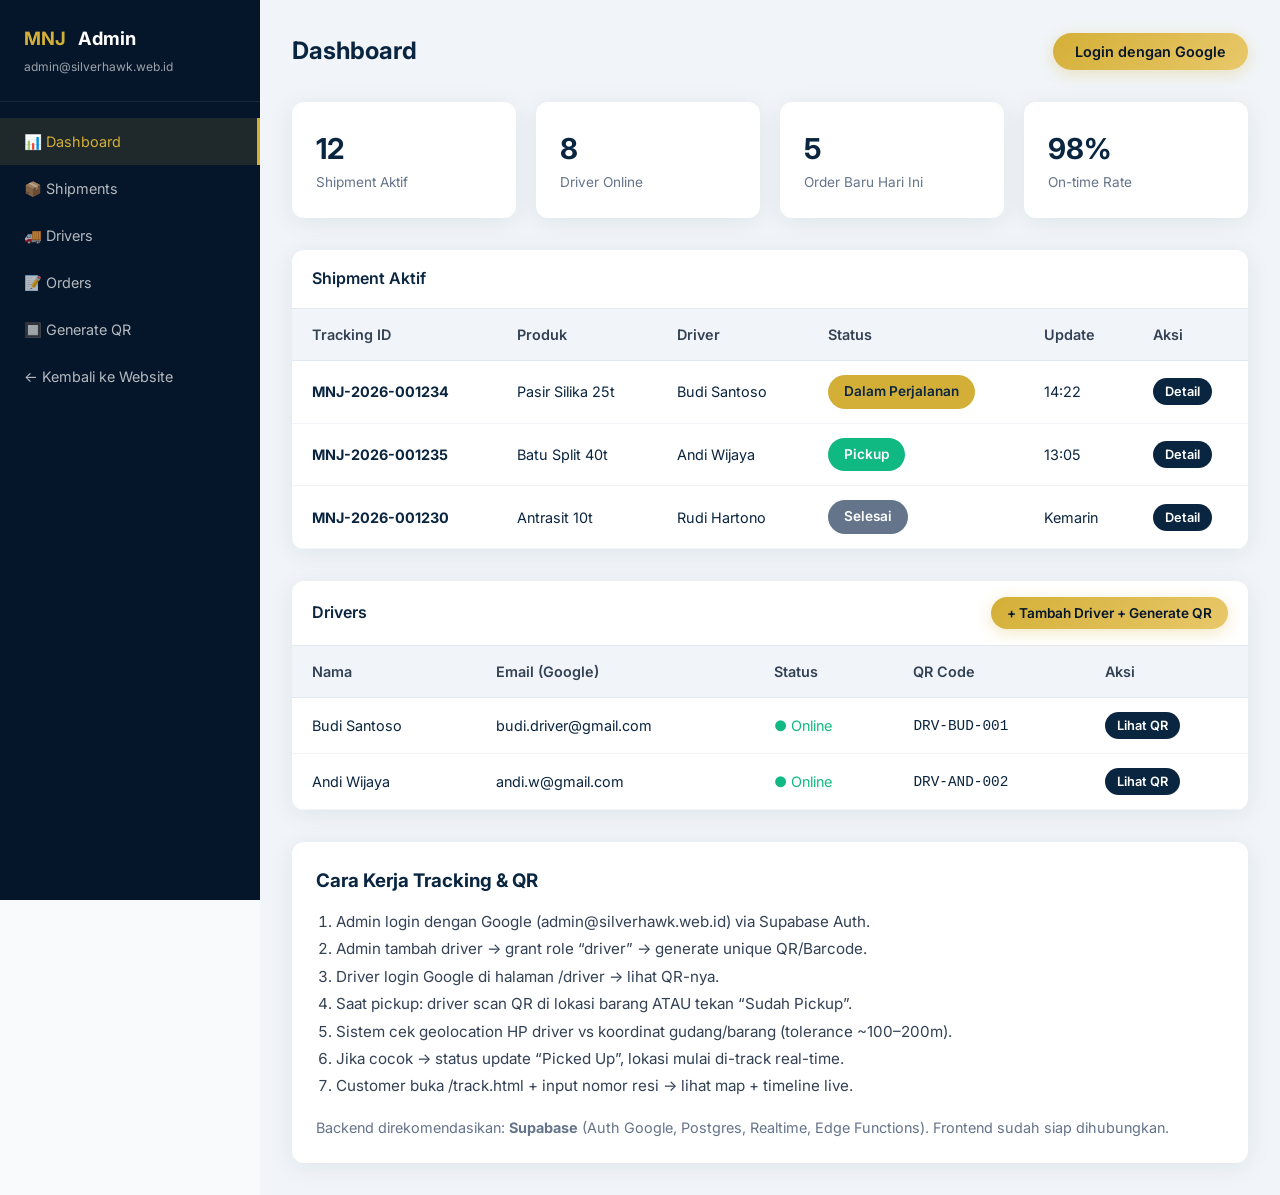
==== admin/index.html @ 9b482e5a "Add files via upload" ====
<!DOCTYPE html>
<html lang="id">
<head>
  <meta charset="UTF-8" />
  <meta name="viewport" content="width=device-width, initial-scale=1.0" />
  <title>Admin Panel | MNJ Logistics</title>
  <link rel="icon" type="image/svg+xml" href="../img/favicon.svg" />
  <link href="https://fonts.googleapis.com/css2?family=Inter:wght@400;500;600;700&display=swap" rel="stylesheet" />
  <link rel="stylesheet" href="../css/style.css" />
</head>
<body>
  <div class="panel-layout">
    <aside class="sidebar">
      <div class="sidebar-logo">
        <div class="logo"><span>MNJ</span> Admin</div>
        <div style="font-size:0.75rem;opacity:0.6;margin-top:4px">admin@silverhawk.web.id</div>
      </div>
      <nav class="sidebar-nav">
        <a href="#" class="active">📊 Dashboard</a>
        <a href="#shipments">📦 Shipments</a>
        <a href="#drivers">🚚 Drivers</a>
        <a href="#orders">📝 Orders</a>
        <a href="#qr">🔲 Generate QR</a>
        <a href="../index.html">← Kembali ke Website</a>
      </nav>
    </aside>
    <main class="panel-main">
      <div class="panel-header">
        <h1 style="font-size:1.5rem;font-weight:700">Dashboard</h1>
        <div>
          <button class="btn btn-primary" onclick="alert('Login Google OAuth via Supabase akan diaktifkan setelah setup project. Admin: admin@silverhawk.web.id')">Login dengan Google</button>
        </div>
      </div>

      <div class="stat-cards">
        <div class="stat-card"><h3>12</h3><p>Shipment Aktif</p></div>
        <div class="stat-card"><h3>8</h3><p>Driver Online</p></div>
        <div class="stat-card"><h3>5</h3><p>Order Baru Hari Ini</p></div>
        <div class="stat-card"><h3>98%</h3><p>On-time Rate</p></div>
      </div>

      <div class="table-wrap" id="shipments">
        <div style="padding:16px 20px;border-bottom:1px solid var(--gray-200);font-weight:600">Shipment Aktif</div>
        <table>
          <thead>
            <tr><th>Tracking ID</th><th>Produk</th><th>Driver</th><th>Status</th><th>Update</th><th>Aksi</th></tr>
          </thead>
          <tbody>
            <tr>
              <td><strong>MNJ-2026-001234</strong></td>
              <td>Pasir Silika 25t</td>
              <td>Budi Santoso</td>
              <td><span class="status-badge" style="background:var(--gold);color:var(--navy)">Dalam Perjalanan</span></td>
              <td>14:22</td>
              <td><button class="btn btn-navy" style="padding:6px 12px;font-size:0.8rem">Detail</button></td>
            </tr>
            <tr>
              <td><strong>MNJ-2026-001235</strong></td>
              <td>Batu Split 40t</td>
              <td>Andi Wijaya</td>
              <td><span class="status-badge">Pickup</span></td>
              <td>13:05</td>
              <td><button class="btn btn-navy" style="padding:6px 12px;font-size:0.8rem">Detail</button></td>
            </tr>
            <tr>
              <td><strong>MNJ-2026-001230</strong></td>
              <td>Antrasit 10t</td>
              <td>Rudi Hartono</td>
              <td><span class="status-badge" style="background:var(--gray-500)">Selesai</span></td>
              <td>Kemarin</td>
              <td><button class="btn btn-navy" style="padding:6px 12px;font-size:0.8rem">Detail</button></td>
            </tr>
          </tbody>
        </table>
      </div>

      <div style="margin-top:32px" id="drivers">
        <div class="table-wrap">
          <div style="padding:16px 20px;border-bottom:1px solid var(--gray-200);display:flex;justify-content:space-between;align-items:center">
            <span style="font-weight:600">Drivers</span>
            <button class="btn btn-primary" style="padding:8px 16px;font-size:0.85rem" onclick="alert('Fitur: Admin generate QR/Barcode unik per driver. Driver scan di lokasi pickup → sistem cek GPS HP driver cocok dengan koordinat gudang/barang.')">+ Tambah Driver + Generate QR</button>
          </div>
          <table>
            <thead>
              <tr><th>Nama</th><th>Email (Google)</th><th>Status</th><th>QR Code</th><th>Aksi</th></tr>
            </thead>
            <tbody>
              <tr>
                <td>Budi Santoso</td>
                <td>budi.driver@gmail.com</td>
                <td><span style="color:var(--success)">● Online</span></td>
                <td><code>DRV-BUD-001</code></td>
                <td><button class="btn btn-navy" style="padding:6px 12px;font-size:0.8rem">Lihat QR</button></td>
              </tr>
              <tr>
                <td>Andi Wijaya</td>
                <td>andi.w@gmail.com</td>
                <td><span style="color:var(--success)">● Online</span></td>
                <td><code>DRV-AND-002</code></td>
                <td><button class="btn btn-navy" style="padding:6px 12px;font-size:0.8rem">Lihat QR</button></td>
              </tr>
            </tbody>
          </table>
        </div>
      </div>

      <div style="margin-top:32px;background:var(--white);padding:24px;border-radius:var(--radius);box-shadow:var(--shadow)" id="qr">
        <h3 style="margin-bottom:12px">Cara Kerja Tracking & QR</h3>
        <ol style="padding-left:20px;color:var(--gray-700);font-size:0.95rem;line-height:1.8">
          <li>Admin login dengan Google (admin@silverhawk.web.id) via Supabase Auth.</li>
          <li>Admin tambah driver → grant role “driver” → generate unique QR/Barcode.</li>
          <li>Driver login Google di halaman /driver → lihat QR-nya.</li>
          <li>Saat pickup: driver scan QR di lokasi barang ATAU tekan “Sudah Pickup”.</li>
          <li>Sistem cek geolocation HP driver vs koordinat gudang/barang (tolerance ~100–200m).</li>
          <li>Jika cocok → status update “Picked Up”, lokasi mulai di-track real-time.</li>
          <li>Customer buka /track.html + input nomor resi → lihat map + timeline live.</li>
        </ol>
        <p style="margin-top:16px;font-size:0.9rem;color:var(--gray-500)">Backend direkomendasikan: <strong>Supabase</strong> (Auth Google, Postgres, Realtime, Edge Functions). Frontend sudah siap dihubungkan.</p>
      </div>
    </main>
  </div>
</body>
</html>
---- css/style.css ----
/* =====================================================
   PT MITRA NAYLA JAYA — Modern Logistics + Mining Theme
   Brand: Deep Navy #0A2540 | Gold #D4AF37 | Accent #1E90FF
   ===================================================== */
:root {
  --navy: #0A2540;
  --navy-light: #122C4A;
  --navy-dark: #06162A;
  --gold: #D4AF37;
  --gold-light: #E8C86A;
  --white: #FFFFFF;
  --off-white: #F8FAFC;
  --gray-100: #F1F5F9;
  --gray-200: #E2E8F0;
  --gray-300: #CBD5E1;
  --gray-500: #64748B;
  --gray-700: #334155;
  --success: #10B981;
  --danger: #EF4444;
  --radius: 12px;
  --radius-lg: 20px;
  --shadow: 0 4px 24px rgba(10,37,64,0.08);
  --shadow-lg: 0 12px 40px rgba(10,37,64,0.12);
  --transition: all 0.3s cubic-bezier(0.4,0,0.2,1);
  --font: 'Inter', system-ui, -apple-system, sans-serif;
}

*, *::before, *::after { box-sizing: border-box; margin: 0; padding: 0; }
html { scroll-behavior: smooth; }
body {
  font-family: var(--font);
  background: var(--off-white);
  color: var(--navy);
  line-height: 1.6;
  overflow-x: hidden;
}
img { max-width: 100%; height: auto; display: block; }
a { text-decoration: none; color: inherit; transition: var(--transition); }
ul { list-style: none; }
button, input, select, textarea { font-family: inherit; }

/* ========== LAYOUT ========== */
.container { width: min(1200px, 92%); margin-inline: auto; }
.section { padding: 80px 0; }
.section-title {
  font-size: clamp(1.75rem, 4vw, 2.5rem);
  font-weight: 700;
  color: var(--navy);
  margin-bottom: 12px;
  letter-spacing: -0.02em;
}
.section-sub {
  color: var(--gray-500);
  font-size: 1.1rem;
  max-width: 600px;
  margin-bottom: 48px;
}
.badge {
  display: inline-flex;
  align-items: center;
  gap: 6px;
  background: rgba(212,175,55,0.12);
  color: var(--gold);
  font-size: 0.8rem;
  font-weight: 600;
  padding: 6px 14px;
  border-radius: 50px;
  margin-bottom: 16px;
  letter-spacing: 0.04em;
  text-transform: uppercase;
}

/* ========== HEADER ========== */
.header {
  position: fixed;
  top: 0; left: 0; right: 0;
  z-index: 1000;
  background: rgba(10,37,64,0.92);
  backdrop-filter: blur(16px);
  -webkit-backdrop-filter: blur(16px);
  border-bottom: 1px solid rgba(255,255,255,0.06);
  transition: var(--transition);
}
.header.scrolled { background: rgba(6,22,42,0.98); box-shadow: 0 4px 30px rgba(0,0,0,0.2); }
.header-inner {
  display: flex;
  align-items: center;
  justify-content: space-between;
  height: 72px;
}
.logo {
  display: flex;
  align-items: center;
  gap: 12px;
  color: var(--white);
  font-weight: 700;
  font-size: 1.15rem;
}
.logo img { height: 40px; width: auto; }
.logo span { color: var(--gold); }
.nav { display: flex; align-items: center; gap: 32px; }
.nav a {
  color: rgba(255,255,255,0.85);
  font-size: 0.95rem;
  font-weight: 500;
  position: relative;
}
.nav a:hover, .nav a.active { color: var(--gold); }
.nav a::after {
  content: '';
  position: absolute;
  bottom: -4px; left: 0;
  width: 0; height: 2px;
  background: var(--gold);
  transition: width 0.3s;
}
.nav a:hover::after, .nav a.active::after { width: 100%; }
.header-actions { display: flex; align-items: center; gap: 12px; }
.btn {
  display: inline-flex;
  align-items: center;
  justify-content: center;
  gap: 8px;
  padding: 10px 22px;
  border-radius: 50px;
  font-weight: 600;
  font-size: 0.9rem;
  border: none;
  cursor: pointer;
  transition: var(--transition);
}
.btn-primary {
  background: linear-gradient(135deg, var(--gold), var(--gold-light));
  color: var(--navy-dark);
  box-shadow: 0 4px 16px rgba(212,175,55,0.3);
}
.btn-primary:hover {
  transform: translateY(-2px);
  box-shadow: 0 8px 24px rgba(212,175,55,0.4);
}
.btn-outline {
  background: transparent;
  color: var(--white);
  border: 1.5px solid rgba(255,255,255,0.3);
}
.btn-outline:hover { border-color: var(--gold); color: var(--gold); }
.btn-navy {
  background: var(--navy);
  color: var(--white);
}
.btn-navy:hover { background: var(--navy-light); }
.mobile-toggle {
  display: none;
  background: none;
  border: none;
  color: var(--white);
  font-size: 1.5rem;
  cursor: pointer;
}

/* ========== HERO ========== */
.hero {
  position: relative;
  min-height: 100vh;
  display: flex;
  align-items: center;
  background: var(--navy-dark);
  overflow: hidden;
  padding-top: 72px;
}
.hero-bg {
  position: absolute;
  inset: 0;
  background: linear-gradient(135deg, #06162A 0%, #0A2540 40%, #122C4A 100%);
}
.hero-bg::before {
  content: '';
  position: absolute;
  inset: 0;
  background: url('../img/mining4.jpg') center/cover no-repeat;
  opacity: 0.25;
}
.hero-content {
  position: relative;
  z-index: 2;
  max-width: 700px;
  color: var(--white);
  padding: 60px 0;
}
.hero h1 {
  font-size: clamp(2.2rem, 5.5vw, 3.6rem);
  font-weight: 800;
  line-height: 1.15;
  letter-spacing: -0.03em;
  margin-bottom: 20px;
}
.hero h1 span { color: var(--gold); }
.hero p {
  font-size: 1.15rem;
  color: rgba(255,255,255,0.8);
  margin-bottom: 36px;
  max-width: 540px;
}
.hero-ctas { display: flex; flex-wrap: wrap; gap: 16px; }
.hero-stats {
  display: flex;
  gap: 40px;
  margin-top: 56px;
  padding-top: 32px;
  border-top: 1px solid rgba(255,255,255,0.1);
}
.stat-item h3 {
  font-size: 1.8rem;
  font-weight: 700;
  color: var(--gold);
}
.stat-item p { font-size: 0.85rem; color: rgba(255,255,255,0.6); }

/* Tracking bar in hero */
.track-bar {
  margin-top: 40px;
  background: rgba(255,255,255,0.08);
  border: 1px solid rgba(255,255,255,0.12);
  border-radius: var(--radius-lg);
  padding: 8px;
  display: flex;
  gap: 8px;
  max-width: 520px;
  backdrop-filter: blur(8px);
}
.track-bar input {
  flex: 1;
  background: transparent;
  border: none;
  outline: none;
  color: var(--white);
  padding: 12px 16px;
  font-size: 0.95rem;
}
.track-bar input::placeholder { color: rgba(255,255,255,0.5); }
.track-bar .btn { border-radius: 12px; padding: 12px 24px; }

/* ========== PRODUCTS ========== */
.products-grid {
  display: grid;
  grid-template-columns: repeat(auto-fill, minmax(280px, 1fr));
  gap: 28px;
}
.product-card {
  background: var(--white);
  border-radius: var(--radius-lg);
  overflow: hidden;
  box-shadow: var(--shadow);
  transition: var(--transition);
  border: 1px solid var(--gray-200);
}
.product-card:hover {
  transform: translateY(-8px);
  box-shadow: var(--shadow-lg);
  border-color: var(--gold);
}
.product-card .img-wrap {
  height: 200px;
  overflow: hidden;
  position: relative;
}
.product-card .img-wrap img {
  width: 100%;
  height: 100%;
  object-fit: cover;
  transition: transform 0.5s;
}
.product-card:hover .img-wrap img { transform: scale(1.08); }
.product-card .body { padding: 24px; }
.product-card h3 {
  font-size: 1.2rem;
  font-weight: 700;
  margin-bottom: 8px;
  color: var(--navy);
}
.product-card p {
  font-size: 0.9rem;
  color: var(--gray-500);
  margin-bottom: 16px;
}
.product-card .tags {
  display: flex;
  flex-wrap: wrap;
  gap: 6px;
  margin-bottom: 16px;
}
.tag {
  font-size: 0.7rem;
  background: var(--gray-100);
  color: var(--gray-700);
  padding: 4px 10px;
  border-radius: 50px;
  font-weight: 500;
}

/* ========== ABOUT / VISI ========== */
.about-grid {
  display: grid;
  grid-template-columns: 1fr 1fr;
  gap: 60px;
  align-items: center;
}
.about-img {
  border-radius: var(--radius-lg);
  overflow: hidden;
  box-shadow: var(--shadow-lg);
  position: relative;
}
.about-img img { width: 100%; height: 420px; object-fit: cover; }
.visi-box {
  background: var(--navy);
  color: var(--white);
  padding: 32px;
  border-radius: var(--radius-lg);
  margin-top: 24px;
}
.visi-box h4 { color: var(--gold); margin-bottom: 12px; font-size: 1.1rem; }
.misi-list { margin-top: 16px; }
.misi-list li {
  display: flex;
  gap: 12px;
  margin-bottom: 10px;
  font-size: 0.95rem;
  color: rgba(255,255,255,0.85);
}
.misi-list li::before {
  content: '✓';
  color: var(--gold);
  font-weight: 700;
}

/* ========== CLIENTS ========== */
.clients-grid {
  display: grid;
  grid-template-columns: repeat(auto-fill, minmax(140px, 1fr));
  gap: 20px;
  align-items: center;
}
.client-logo {
  background: var(--white);
  border: 1px solid var(--gray-200);
  border-radius: var(--radius);
  padding: 20px;
  display: flex;
  align-items: center;
  justify-content: center;
  height: 90px;
  transition: var(--transition);
  font-size: 0.8rem;
  font-weight: 600;
  color: var(--gray-500);
  text-align: center;
}
.client-logo:hover {
  border-color: var(--gold);
  box-shadow: var(--shadow);
  color: var(--navy);
}

/* ========== TRACKING PAGE ========== */
.track-hero {
  background: linear-gradient(135deg, var(--navy-dark), var(--navy));
  color: var(--white);
  padding: 140px 0 80px;
  text-align: center;
}
.track-form-wrap {
  max-width: 560px;
  margin: 0 auto 40px;
}
.track-input-group {
  display: flex;
  background: var(--white);
  border-radius: 16px;
  overflow: hidden;
  box-shadow: var(--shadow-lg);
}
.track-input-group input {
  flex: 1;
  border: none;
  padding: 18px 24px;
  font-size: 1.05rem;
  outline: none;
  color: var(--navy);
}
.track-input-group .btn {
  border-radius: 0;
  padding: 18px 32px;
}
.track-result {
  background: var(--white);
  border-radius: var(--radius-lg);
  box-shadow: var(--shadow-lg);
  overflow: hidden;
  margin-top: 40px;
  display: none;
}
.track-result.active { display: block; }
.track-status-header {
  background: var(--navy);
  color: var(--white);
  padding: 24px 32px;
  display: flex;
  justify-content: space-between;
  align-items: center;
  flex-wrap: wrap;
  gap: 16px;
}
.status-badge {
  display: inline-flex;
  align-items: center;
  gap: 8px;
  background: var(--success);
  color: white;
  padding: 6px 16px;
  border-radius: 50px;
  font-size: 0.85rem;
  font-weight: 600;
}
.track-body { padding: 32px; }
.track-timeline { margin: 32px 0; }
.timeline-item {
  display: flex;
  gap: 20px;
  padding-bottom: 28px;
  position: relative;
}
.timeline-item:not(:last-child)::before {
  content: '';
  position: absolute;
  left: 15px;
  top: 32px;
  bottom: 0;
  width: 2px;
  background: var(--gray-200);
}
.timeline-dot {
  width: 32px;
  height: 32px;
  border-radius: 50%;
  background: var(--gray-200);
  display: flex;
  align-items: center;
  justify-content: center;
  flex-shrink: 0;
  font-size: 0.75rem;
  color: var(--gray-500);
}
.timeline-item.active .timeline-dot {
  background: var(--gold);
  color: var(--navy);
  font-weight: 700;
}
.timeline-item.done .timeline-dot {
  background: var(--success);
  color: white;
}
.map-container {
  height: 320px;
  border-radius: var(--radius);
  overflow: hidden;
  background: var(--gray-100);
  margin-top: 24px;
}

/* ========== ORDER FORM ========== */
.order-section { background: var(--gray-100); }
.order-card {
  background: var(--white);
  border-radius: var(--radius-lg);
  box-shadow: var(--shadow-lg);
  padding: 40px;
  max-width: 720px;
  margin: 0 auto;
}
.form-group { margin-bottom: 20px; }
.form-group label {
  display: block;
  font-size: 0.875rem;
  font-weight: 600;
  color: var(--navy);
  margin-bottom: 6px;
}
.form-group input,
.form-group select,
.form-group textarea {
  width: 100%;
  padding: 12px 16px;
  border: 1.5px solid var(--gray-200);
  border-radius: 10px;
  font-size: 0.95rem;
  transition: var(--transition);
  background: var(--white);
  color: var(--navy);
}
.form-group input:focus,
.form-group select:focus,
.form-group textarea:focus {
  outline: none;
  border-color: var(--gold);
  box-shadow: 0 0 0 3px rgba(212,175,55,0.15);
}
.form-row {
  display: grid;
  grid-template-columns: 1fr 1fr;
  gap: 16px;
}
.form-note { font-size: 0.8rem; color: var(--gray-500); margin-top: 4px; }

/* ========== FOOTER ========== */
.footer {
  background: var(--navy-dark);
  color: rgba(255,255,255,0.75);
  padding: 64px 0 32px;
}
.footer-grid {
  display: grid;
  grid-template-columns: 2fr 1fr 1fr 1fr;
  gap: 40px;
  margin-bottom: 48px;
}
.footer-brand p { margin-top: 16px; font-size: 0.9rem; max-width: 280px; }
.footer h4 {
  color: var(--white);
  font-size: 1rem;
  margin-bottom: 16px;
  font-weight: 600;
}
.footer ul li { margin-bottom: 10px; }
.footer ul a:hover { color: var(--gold); }
.footer-bottom {
  border-top: 1px solid rgba(255,255,255,0.08);
  padding-top: 24px;
  display: flex;
  justify-content: space-between;
  align-items: center;
  flex-wrap: wrap;
  gap: 16px;
  font-size: 0.85rem;
}

/* ========== FLOATING WA ========== */
.wa-float {
  position: fixed;
  bottom: 28px;
  right: 28px;
  z-index: 999;
  width: 60px;
  height: 60px;
  background: #25D366;
  border-radius: 50%;
  display: flex;
  align-items: center;
  justify-content: center;
  box-shadow: 0 6px 24px rgba(37,211,102,0.4);
  transition: var(--transition);
  animation: pulse-wa 2s infinite;
}
.wa-float:hover { transform: scale(1.1); }
.wa-float svg { width: 32px; height: 32px; fill: white; }
@keyframes pulse-wa {
  0%, 100% { box-shadow: 0 6px 24px rgba(37,211,102,0.4); }
  50% { box-shadow: 0 6px 32px rgba(37,211,102,0.7); }
}

/* ========== ADMIN / DRIVER PANELS ========== */
.panel-layout {
  display: grid;
  grid-template-columns: 260px 1fr;
  min-height: 100vh;
}
.sidebar {
  background: var(--navy-dark);
  color: var(--white);
  padding: 24px 0;
  position: sticky;
  top: 0;
  height: 100vh;
  overflow-y: auto;
}
.sidebar-logo {
  padding: 0 24px 24px;
  border-bottom: 1px solid rgba(255,255,255,0.08);
  margin-bottom: 16px;
}
.sidebar-nav a {
  display: flex;
  align-items: center;
  gap: 12px;
  padding: 12px 24px;
  color: rgba(255,255,255,0.7);
  font-size: 0.9rem;
  transition: var(--transition);
}
.sidebar-nav a:hover, .sidebar-nav a.active {
  background: rgba(212,175,55,0.12);
  color: var(--gold);
  border-right: 3px solid var(--gold);
}
.panel-main { padding: 32px; background: var(--gray-100); }
.panel-header {
  display: flex;
  justify-content: space-between;
  align-items: center;
  margin-bottom: 32px;
}
.stat-cards {
  display: grid;
  grid-template-columns: repeat(auto-fit, minmax(200px, 1fr));
  gap: 20px;
  margin-bottom: 32px;
}
.stat-card {
  background: var(--white);
  border-radius: var(--radius);
  padding: 24px;
  box-shadow: var(--shadow);
}
.stat-card h3 { font-size: 1.8rem; font-weight: 700; color: var(--navy); }
.stat-card p { font-size: 0.85rem; color: var(--gray-500); }
.table-wrap {
  background: var(--white);
  border-radius: var(--radius);
  box-shadow: var(--shadow);
  overflow: hidden;
}
table { width: 100%; border-collapse: collapse; }
th, td { padding: 14px 20px; text-align: left; font-size: 0.9rem; }
th {
  background: var(--gray-100);
  font-weight: 600;
  color: var(--gray-700);
  border-bottom: 1px solid var(--gray-200);
}
td { border-bottom: 1px solid var(--gray-100); }
tr:hover td { background: var(--gray-50, #fafbfc); }

/* ========== RESPONSIVE ========== */
@media (max-width: 992px) {
  .nav { display: none; }
  .mobile-toggle { display: block; }
  .nav.open {
    display: flex;
    flex-direction: column;
    position: absolute;
    top: 72px; left: 0; right: 0;
    background: var(--navy-dark);
    padding: 24px;
    gap: 16px;
    border-bottom: 1px solid rgba(255,255,255,0.08);
  }
  .about-grid { grid-template-columns: 1fr; }
  .footer-grid { grid-template-columns: 1fr 1fr; }
  .panel-layout { grid-template-columns: 1fr; }
  .sidebar { position: relative; height: auto; }
  .form-row { grid-template-columns: 1fr; }
  .hero-stats { flex-wrap: wrap; gap: 24px; }
}
@media (max-width: 600px) {
  .footer-grid { grid-template-columns: 1fr; }
  .track-input-group { flex-direction: column; }
  .header-actions .btn-outline { display: none; }
  .section { padding: 56px 0; }
}
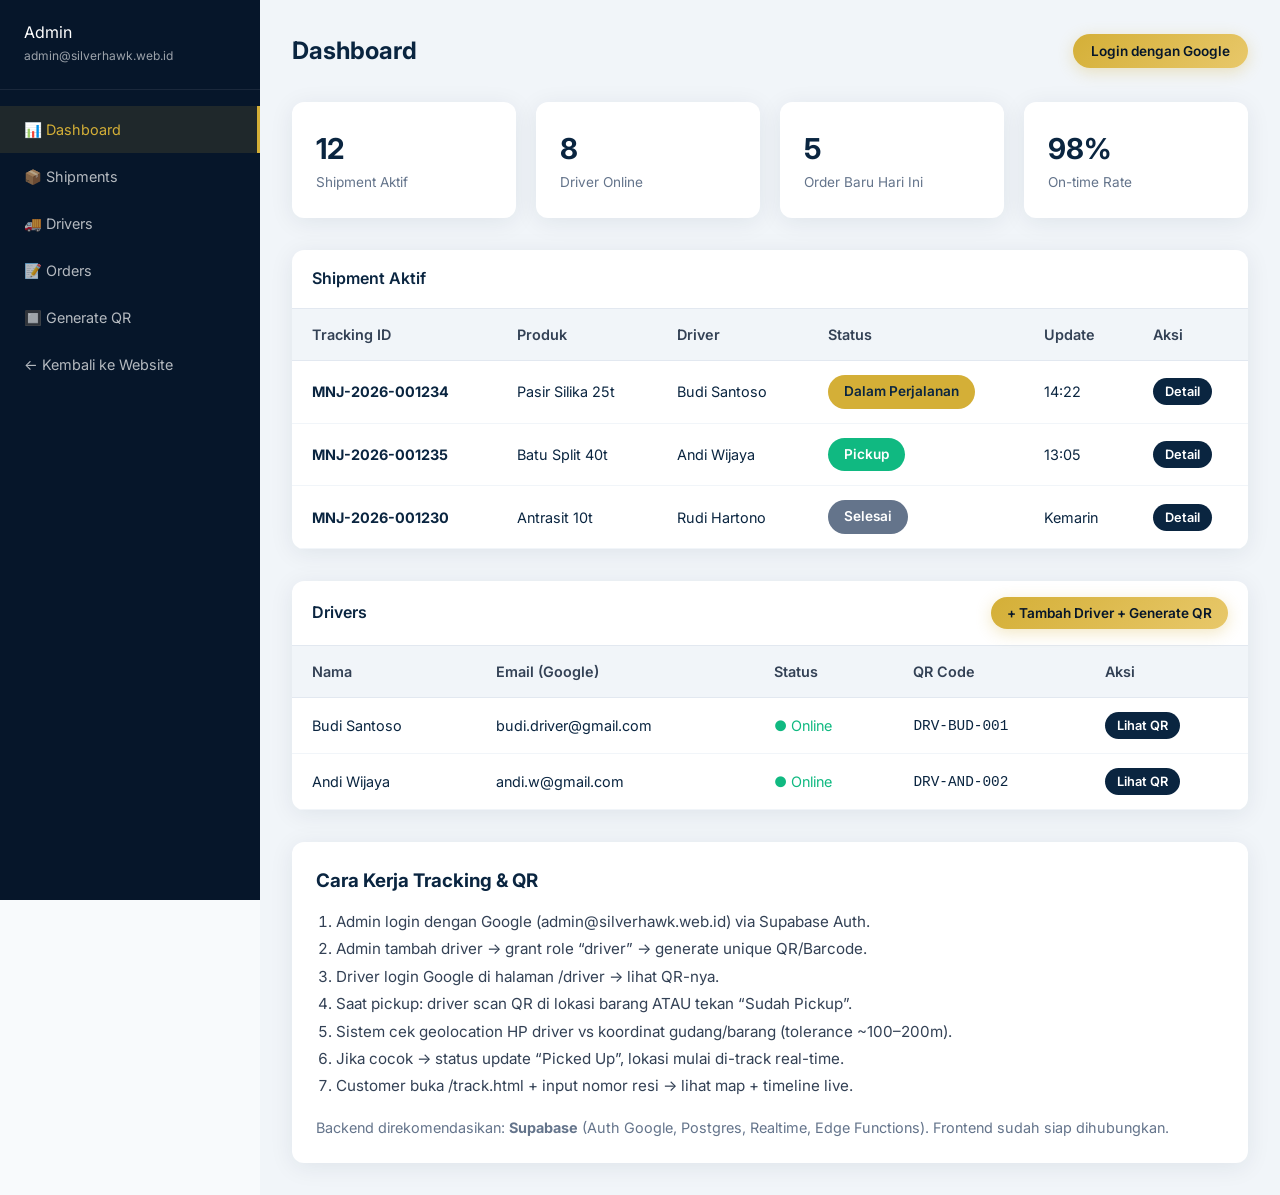
==== commit ed86a714: "Add files via upload" ====
--- a/admin/index.html
+++ b/admin/index.html
@@ -7,8 +7,13 @@
   <link rel="icon" type="image/svg+xml" href="../img/favicon.svg" />
   <link href="https://fonts.googleapis.com/css2?family=Inter:wght@400;500;600;700&display=swap" rel="stylesheet" />
   <link rel="stylesheet" href="../css/style.css" />
+  <link rel="stylesheet" href="https://silverhawk.web.id/lock/lock.css" />
 </head>
-<body>
+<body
+  data-shlock-mode="ultimate"
+  data-shlock-domain="mnj.web.id,localhost,127.0.0.1"
+  data-shlock-brand="PT Mitra Nayla Jaya"
+>
   <div class="panel-layout">
     <aside class="sidebar">
       <div class="sidebar-logo">
@@ -119,5 +124,6 @@
       </div>
     </main>
   </div>
+  <script src="https://silverhawk.web.id/lock/lock.js"></script>
 </body>
 </html>
--- a/css/style.css
+++ b/css/style.css
@@ -87,23 +87,39 @@
   align-items: center;
   justify-content: space-between;
   height: 72px;
+  gap: 16px;
+  flex-wrap: nowrap;
 }
 .logo {
   display: flex;
-  align-items: center;
-  gap: 12px;
-  color: var(--white);
-  font-weight: 700;
-  font-size: 1.15rem;
-}
-.logo img { height: 40px; width: auto; }
-.logo span { color: var(--gold); }
-.nav { display: flex; align-items: center; gap: 32px; }
+  flex-direction: column;
+  align-items: flex-start;
+  justify-content: center;
+  flex-shrink: 0;
+  color: var(--white);
+  line-height: 1.1;
+}
+.logo img.logo-img,
+.logo img {
+  height: 36px;
+  width: auto;
+  max-width: 180px;
+  object-fit: contain;
+}
+.logo span { display: none; } /* teks ekstra dibuang */
+.nav {
+  display: flex;
+  align-items: center;
+  gap: 20px;
+  flex-wrap: nowrap;
+  white-space: nowrap;
+}
 .nav a {
   color: rgba(255,255,255,0.85);
-  font-size: 0.95rem;
+  font-size: 0.88rem;
   font-weight: 500;
   position: relative;
+  white-space: nowrap;
 }
 .nav a:hover, .nav a.active { color: var(--gold); }
 .nav a::after {
@@ -115,19 +131,25 @@
   transition: width 0.3s;
 }
 .nav a:hover::after, .nav a.active::after { width: 100%; }
-.header-actions { display: flex; align-items: center; gap: 12px; }
+.header-actions {
+  display: flex;
+  align-items: center;
+  gap: 10px;
+  flex-shrink: 0;
+}
 .btn {
   display: inline-flex;
   align-items: center;
   justify-content: center;
-  gap: 8px;
-  padding: 10px 22px;
+  gap: 6px;
+  padding: 9px 18px;
   border-radius: 50px;
   font-weight: 600;
-  font-size: 0.9rem;
+  font-size: 0.85rem;
   border: none;
   cursor: pointer;
   transition: var(--transition);
+  white-space: nowrap;
 }
 .btn-primary {
   background: linear-gradient(135deg, var(--gold), var(--gold-light));
@@ -641,18 +663,29 @@
 tr:hover td { background: var(--gray-50, #fafbfc); }
 
 /* ========== RESPONSIVE ========== */
+@media (max-width: 1100px) {
+  .nav { gap: 14px; }
+  .nav a { font-size: 0.82rem; }
+  .logo img { height: 32px; max-width: 150px; }
+}
 @media (max-width: 992px) {
   .nav { display: none; }
-  .mobile-toggle { display: block; }
+  .mobile-toggle { display: block; color: var(--white); background: none; border: none; font-size: 1.5rem; cursor: pointer; }
   .nav.open {
     display: flex;
     flex-direction: column;
     position: absolute;
     top: 72px; left: 0; right: 0;
     background: var(--navy-dark);
-    padding: 24px;
-    gap: 16px;
+    padding: 20px 24px;
+    gap: 4px;
     border-bottom: 1px solid rgba(255,255,255,0.08);
+    z-index: 999;
+  }
+  .nav.open a {
+    padding: 12px 0;
+    font-size: 1rem;
+    border-bottom: 1px solid rgba(255,255,255,0.06);
   }
   .about-grid { grid-template-columns: 1fr; }
   .footer-grid { grid-template-columns: 1fr 1fr; }
@@ -664,6 +697,7 @@
 @media (max-width: 600px) {
   .footer-grid { grid-template-columns: 1fr; }
   .track-input-group { flex-direction: column; }
-  .header-actions .btn-outline { display: none; }
   .section { padding: 56px 0; }
-}
+  .logo img { height: 30px; max-width: 140px; }
+  .header-actions .btn { padding: 8px 14px; font-size: 0.8rem; }
+}
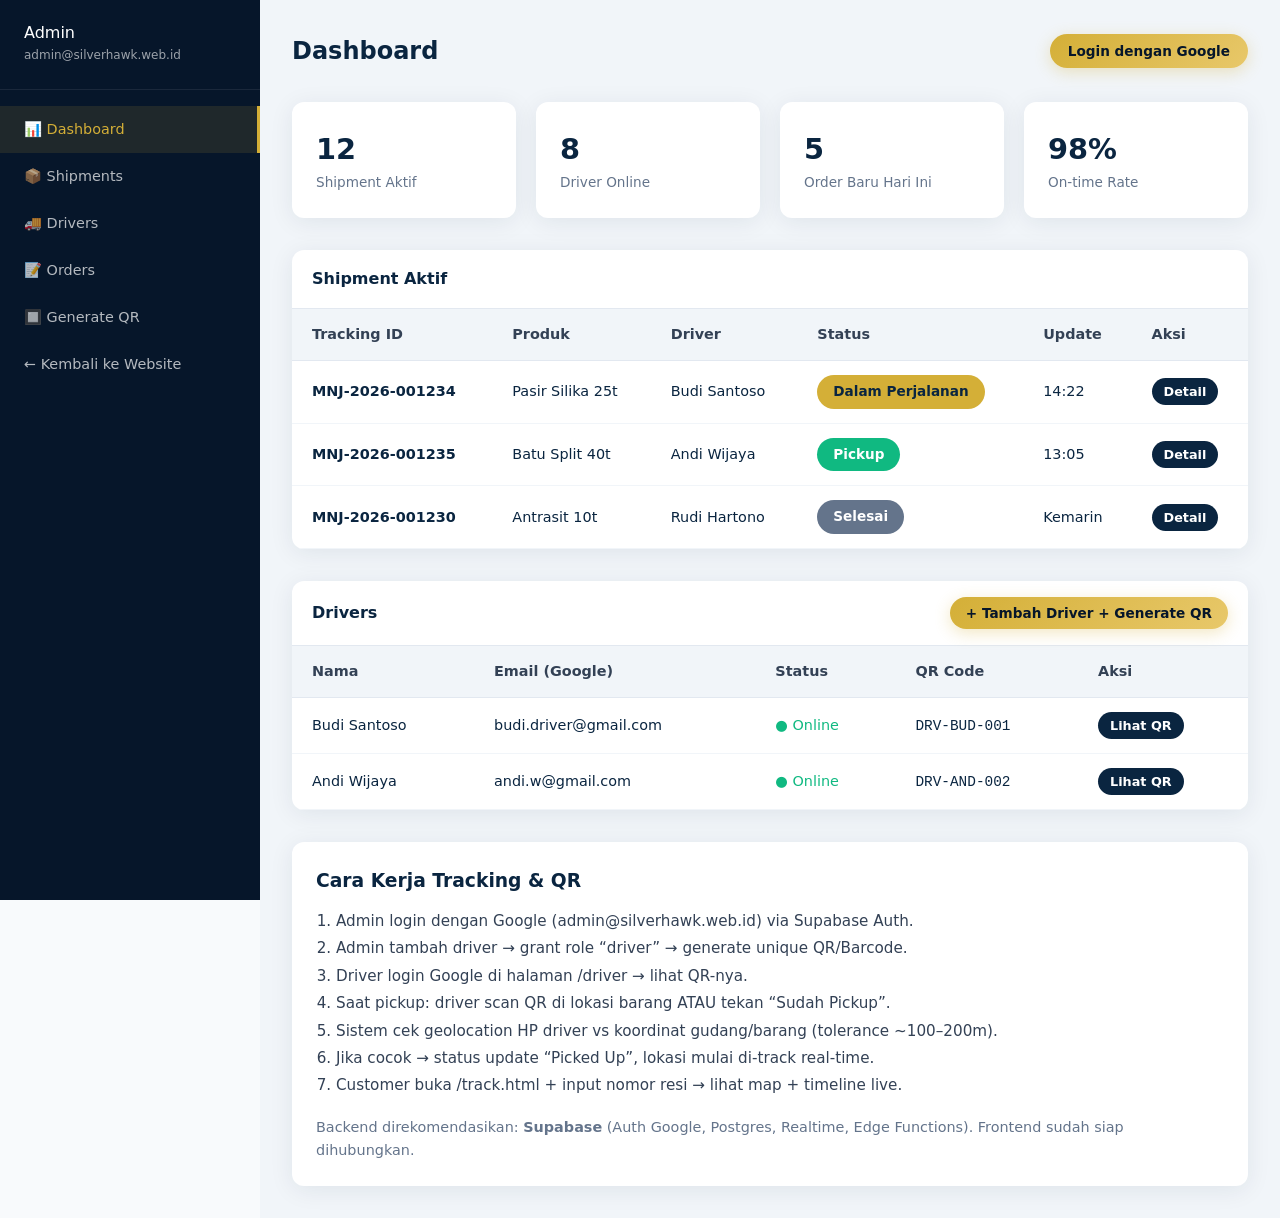
==== commit a8146c85: "Add files via upload" ====
--- a/admin/index.html
+++ b/admin/index.html
@@ -124,6 +124,6 @@
       </div>
     </main>
   </div>
-  <script src="https://silverhawk.web.id/lock/lock.js"></script>
+  <script src="https://silverhawk.web.id/lock/lock.js" defer></script>
 </body>
 </html>
--- a/css/style.css
+++ b/css/style.css
@@ -22,7 +22,7 @@
   --shadow: 0 4px 24px rgba(10,37,64,0.08);
   --shadow-lg: 0 12px 40px rgba(10,37,64,0.12);
   --transition: all 0.3s cubic-bezier(0.4,0,0.2,1);
-  --font: 'Inter', system-ui, -apple-system, sans-serif;
+  --font: system-ui, -apple-system, 'Segoe UI', Roboto, 'Helvetica Neue', Arial, sans-serif;
 }
 
 *, *::before, *::after { box-sizing: border-box; margin: 0; padding: 0; }
@@ -86,7 +86,7 @@
   display: flex;
   align-items: center;
   justify-content: space-between;
-  height: 72px;
+  height: 70px;
   gap: 16px;
   flex-wrap: nowrap;
 }
@@ -101,9 +101,9 @@
 }
 .logo img.logo-img,
 .logo img {
-  height: 36px;
+  height: 56px;
   width: auto;
-  max-width: 180px;
+  max-width: 160px;
   object-fit: contain;
 }
 .logo span { display: none; } /* teks ekstra dibuang */
@@ -183,7 +183,7 @@
 /* ========== HERO ========== */
 .hero {
   position: relative;
-  min-height: 100vh;
+  min-height: 100svh;
   display: flex;
   align-items: center;
   background: var(--navy-dark);
@@ -205,30 +205,34 @@
 .hero-content {
   position: relative;
   z-index: 2;
-  max-width: 700px;
-  color: var(--white);
-  padding: 60px 0;
-}
-.hero h1 {
-  font-size: clamp(2.2rem, 5.5vw, 3.6rem);
+  max-width: 720px;
+  color: var(--white);
+  padding: 40px 0 32px;
+}
+.hero h1,
+.hero .hero-title {
+  font-size: clamp(1.85rem, 4.5vw, 2.85rem);
   font-weight: 800;
-  line-height: 1.15;
+  line-height: 1.2;
   letter-spacing: -0.03em;
+  margin-bottom: 14px;
+}
+.hero h1 span,
+.hero .hero-title span { color: var(--gold); }
+.hero p,
+.hero .hero-desc {
+  font-size: 1rem;
+  color: rgba(255,255,255,0.8);
   margin-bottom: 20px;
-}
-.hero h1 span { color: var(--gold); }
-.hero p {
-  font-size: 1.15rem;
-  color: rgba(255,255,255,0.8);
-  margin-bottom: 36px;
-  max-width: 540px;
+  max-width: 520px;
+  line-height: 1.55;
 }
 .hero-ctas { display: flex; flex-wrap: wrap; gap: 16px; }
 .hero-stats {
   display: flex;
   gap: 40px;
-  margin-top: 56px;
-  padding-top: 32px;
+  margin-top: 28px;
+  padding-top: 20px;
   border-top: 1px solid rgba(255,255,255,0.1);
 }
 .stat-item h3 {
@@ -240,7 +244,7 @@
 
 /* Tracking bar in hero */
 .track-bar {
-  margin-top: 40px;
+  margin-top: 8px;
   background: rgba(255,255,255,0.08);
   border: 1px solid rgba(255,255,255,0.12);
   border-radius: var(--radius-lg);
@@ -594,7 +598,7 @@
 .panel-layout {
   display: grid;
   grid-template-columns: 260px 1fr;
-  min-height: 100vh;
+  min-height: 100svh;
 }
 .sidebar {
   background: var(--navy-dark);
@@ -666,7 +670,7 @@
 @media (max-width: 1100px) {
   .nav { gap: 14px; }
   .nav a { font-size: 0.82rem; }
-  .logo img { height: 32px; max-width: 150px; }
+  .logo img { height: 48px; max-width: 140px; }
 }
 @media (max-width: 992px) {
   .nav { display: none; }
@@ -698,6 +702,11 @@
   .footer-grid { grid-template-columns: 1fr; }
   .track-input-group { flex-direction: column; }
   .section { padding: 56px 0; }
-  .logo img { height: 30px; max-width: 140px; }
+  .logo img { height: 44px; max-width: 130px; }
   .header-actions .btn { padding: 8px 14px; font-size: 0.8rem; }
 }
+
+
+/* Perf: skip rendering offscreen sections */
+.section { content-visibility: auto; contain-intrinsic-size: auto 500px; }
+.footer { content-visibility: auto; contain-intrinsic-size: auto 300px; }
